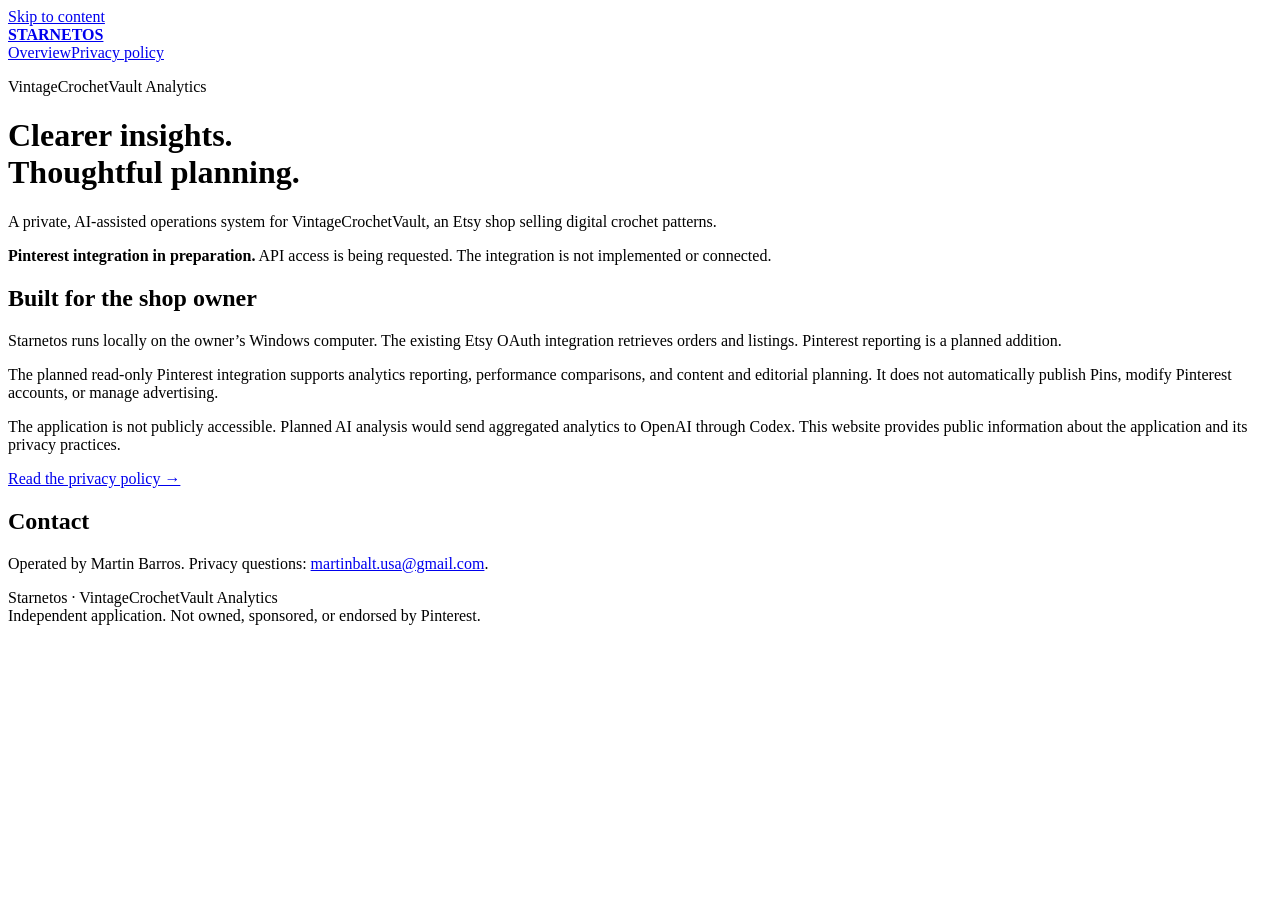
==== index.html @ 4c8acc0f "Add index.html for Starnetos privacy website" ====
<!doctype html><html lang="en"><head><meta charset="utf-8"><meta name="viewport" content="width=device-width,initial-scale=1"><meta name="description" content="Starnetos VintageCrochetVault Analytics: private business reporting and privacy information."><title>Starnetos — VintageCrochetVault Analytics</title><link rel="stylesheet" href="./styles.css"></head><body><a class="skip" href="#main">Skip to content</a><header><a href="./"><strong>STARNETOS</strong></a><nav aria-label="Main navigation"><a href="./">Overview</a><a href="./privacy/">Privacy policy</a></nav></header><main id="main"><p class="label">VintageCrochetVault Analytics</p><h1>Clearer insights.<br>Thoughtful planning.</h1><p>A private, AI-assisted operations system for VintageCrochetVault, an Etsy shop selling digital crochet patterns.</p><p class="notice"><strong>Pinterest integration in preparation.</strong> API access is being requested. The integration is not implemented or connected.</p><section><h2>Built for the shop owner</h2><p>Starnetos runs locally on the owner’s Windows computer. The existing Etsy OAuth integration retrieves orders and listings. Pinterest reporting is a planned addition.</p><p>The planned read-only Pinterest integration supports analytics reporting, performance comparisons, and content and editorial planning. It does not automatically publish Pins, modify Pinterest accounts, or manage advertising.</p><p>The application is not publicly accessible. Planned AI analysis would send aggregated analytics to OpenAI through Codex. This website provides public information about the application and its privacy practices.</p><p><a href="./privacy/">Read the privacy policy →</a></p></section><section><h2>Contact</h2><p>Operated by Martin Barros. Privacy questions: <a href="mailto:martinbalt.usa@gmail.com">martinbalt.usa@gmail.com</a>.</p></section></main><footer>Starnetos · VintageCrochetVault Analytics<br>Independent application. Not owned, sponsored, or endorsed by Pinterest.</footer></body></html>
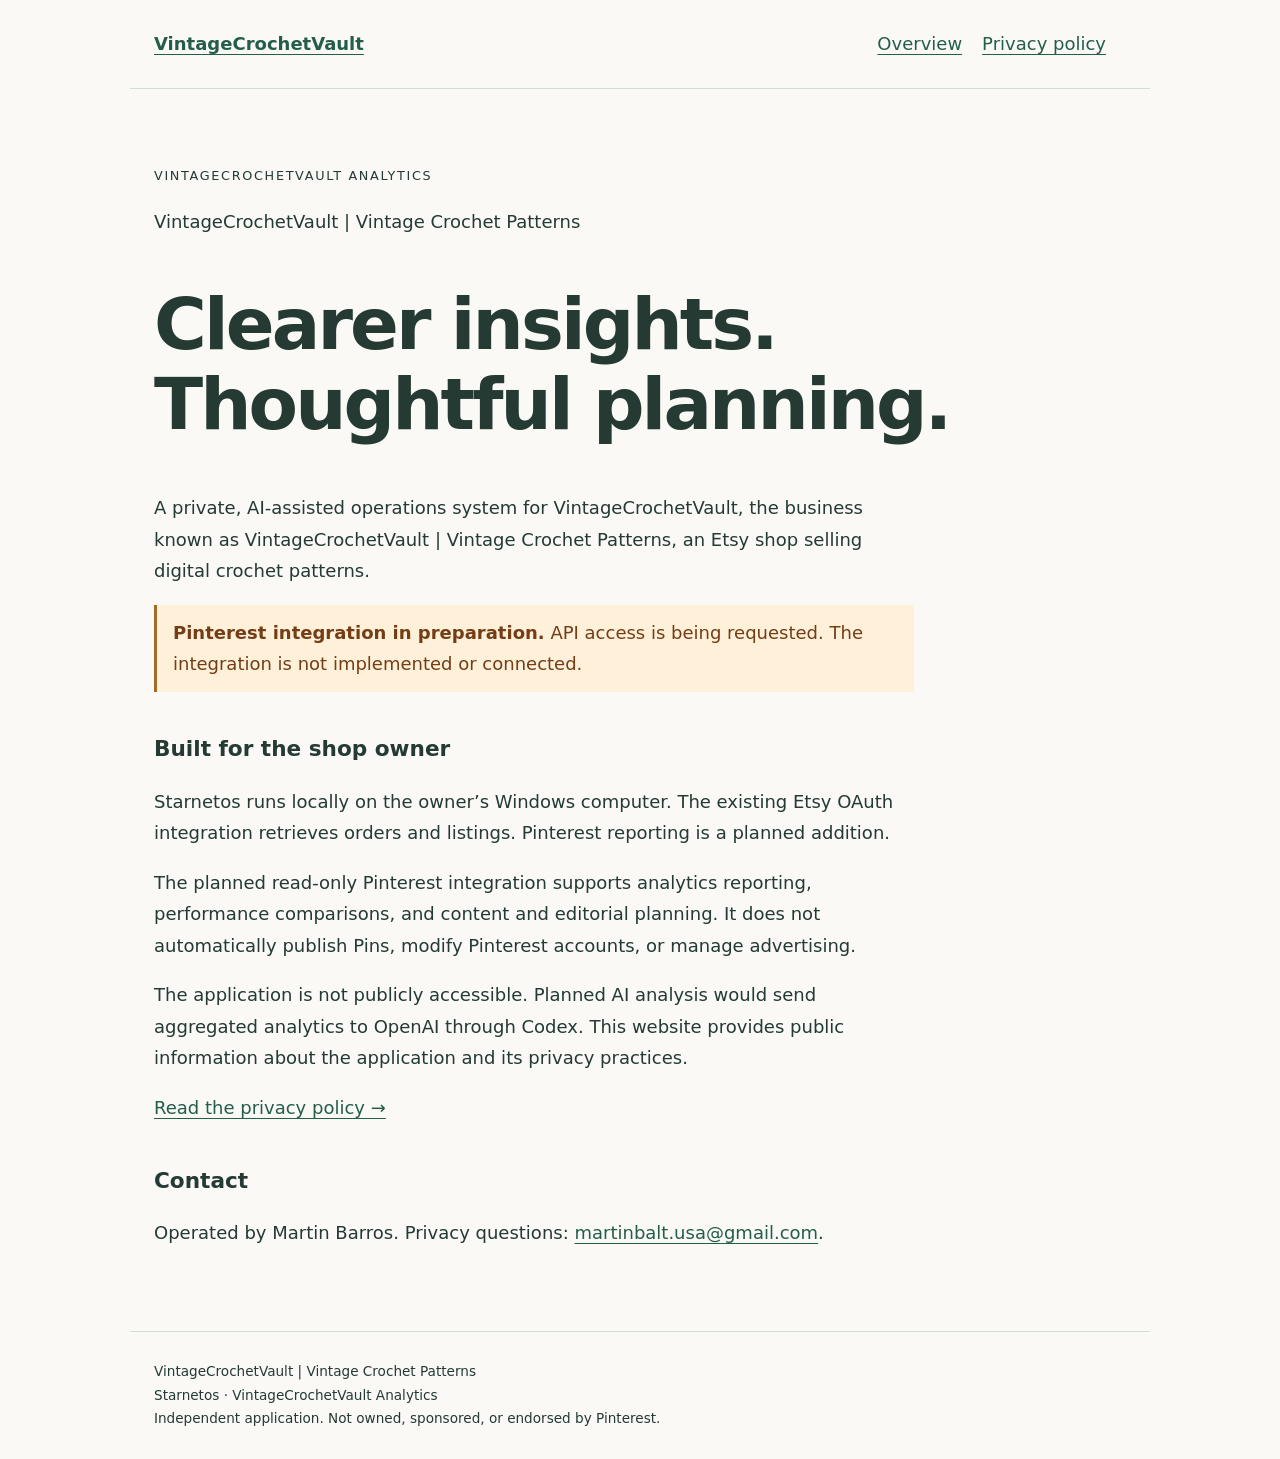
==== commit 126c832c: "Identify VintageCrochetVault business name" ====
--- a/index.html
+++ b/index.html
@@ -1 +1 @@
-<!doctype html><html lang="en"><head><meta charset="utf-8"><meta name="viewport" content="width=device-width,initial-scale=1"><meta name="description" content="Starnetos VintageCrochetVault Analytics: private business reporting and privacy information."><title>Starnetos — VintageCrochetVault Analytics</title><link rel="stylesheet" href="./styles.css"></head><body><a class="skip" href="#main">Skip to content</a><header><a href="./"><strong>STARNETOS</strong></a><nav aria-label="Main navigation"><a href="./">Overview</a><a href="./privacy/">Privacy policy</a></nav></header><main id="main"><p class="label">VintageCrochetVault Analytics</p><h1>Clearer insights.<br>Thoughtful planning.</h1><p>A private, AI-assisted operations system for VintageCrochetVault, an Etsy shop selling digital crochet patterns.</p><p class="notice"><strong>Pinterest integration in preparation.</strong> API access is being requested. The integration is not implemented or connected.</p><section><h2>Built for the shop owner</h2><p>Starnetos runs locally on the owner’s Windows computer. The existing Etsy OAuth integration retrieves orders and listings. Pinterest reporting is a planned addition.</p><p>The planned read-only Pinterest integration supports analytics reporting, performance comparisons, and content and editorial planning. It does not automatically publish Pins, modify Pinterest accounts, or manage advertising.</p><p>The application is not publicly accessible. Planned AI analysis would send aggregated analytics to OpenAI through Codex. This website provides public information about the application and its privacy practices.</p><p><a href="./privacy/">Read the privacy policy →</a></p></section><section><h2>Contact</h2><p>Operated by Martin Barros. Privacy questions: <a href="mailto:martinbalt.usa@gmail.com">martinbalt.usa@gmail.com</a>.</p></section></main><footer>Starnetos · VintageCrochetVault Analytics<br>Independent application. Not owned, sponsored, or endorsed by Pinterest.</footer></body></html>+<!doctype html><html lang="en"><head><meta charset="utf-8"><meta name="viewport" content="width=device-width,initial-scale=1"><meta name="description" content="Starnetos VintageCrochetVault Analytics: private business reporting and privacy information."><title>VintageCrochetVault | Vintage Crochet Patterns</title><link rel="stylesheet" href="./styles.css"></head><body><a class="skip" href="#main">Skip to content</a><header><a href="./"><strong>VintageCrochetVault</strong></a><nav aria-label="Main navigation"><a href="./">Overview</a><a href="./privacy/">Privacy policy</a></nav></header><main id="main"><p class="label">VintageCrochetVault Analytics</p><p>VintageCrochetVault | Vintage Crochet Patterns</p><h1>Clearer insights.<br>Thoughtful planning.</h1><p>A private, AI-assisted operations system for VintageCrochetVault, the business known as VintageCrochetVault | Vintage Crochet Patterns, an Etsy shop selling digital crochet patterns.</p><p class="notice"><strong>Pinterest integration in preparation.</strong> API access is being requested. The integration is not implemented or connected.</p><section><h2>Built for the shop owner</h2><p>Starnetos runs locally on the owner’s Windows computer. The existing Etsy OAuth integration retrieves orders and listings. Pinterest reporting is a planned addition.</p><p>The planned read-only Pinterest integration supports analytics reporting, performance comparisons, and content and editorial planning. It does not automatically publish Pins, modify Pinterest accounts, or manage advertising.</p><p>The application is not publicly accessible. Planned AI analysis would send aggregated analytics to OpenAI through Codex. This website provides public information about the application and its privacy practices.</p><p><a href="./privacy/">Read the privacy policy →</a></p></section><section><h2>Contact</h2><p>Operated by Martin Barros. Privacy questions: <a href="mailto:martinbalt.usa@gmail.com">martinbalt.usa@gmail.com</a>.</p></section></main><footer>VintageCrochetVault | Vintage Crochet Patterns<br>Starnetos · VintageCrochetVault Analytics<br>Independent application. Not owned, sponsored, or endorsed by Pinterest.</footer></body></html>
--- a/styles.css
+++ b/styles.css
@@ -0,0 +1 @@
+*{box-sizing:border-box}body{margin:0;background:#faf9f6;color:#243a32;font:18px/1.75 system-ui,sans-serif}header,main,footer{max-width:1020px;margin:auto;padding:28px 24px}header{display:flex;justify-content:space-between;gap:24px;border-bottom:1px solid #d4dcd6}nav a{margin-right:20px}a{color:#245e49;text-underline-offset:4px}a:focus-visible{outline:3px solid #97511c;outline-offset:4px}main{padding-block:64px}h1{font-size:clamp(2.4rem,6vw,4.5rem);line-height:1.1;letter-spacing:-.04em}h2{font-size:1.35rem;margin-top:2.4rem}p,li{max-width:760px}.label{font-size:.8rem;letter-spacing:.13em;text-transform:uppercase}.pending,.notice{background:#fff0d9;color:#743d16;padding:12px 16px;border-left:3px solid #a36a28}.skip{position:absolute;left:-9999px}.skip:focus{left:20px;top:0;background:white}footer{border-top:1px solid #d4dcd6;font-size:.85rem}section{scroll-margin-top:24px}@media(max-width:600px){header{flex-direction:column}main{padding-top:36px}}
